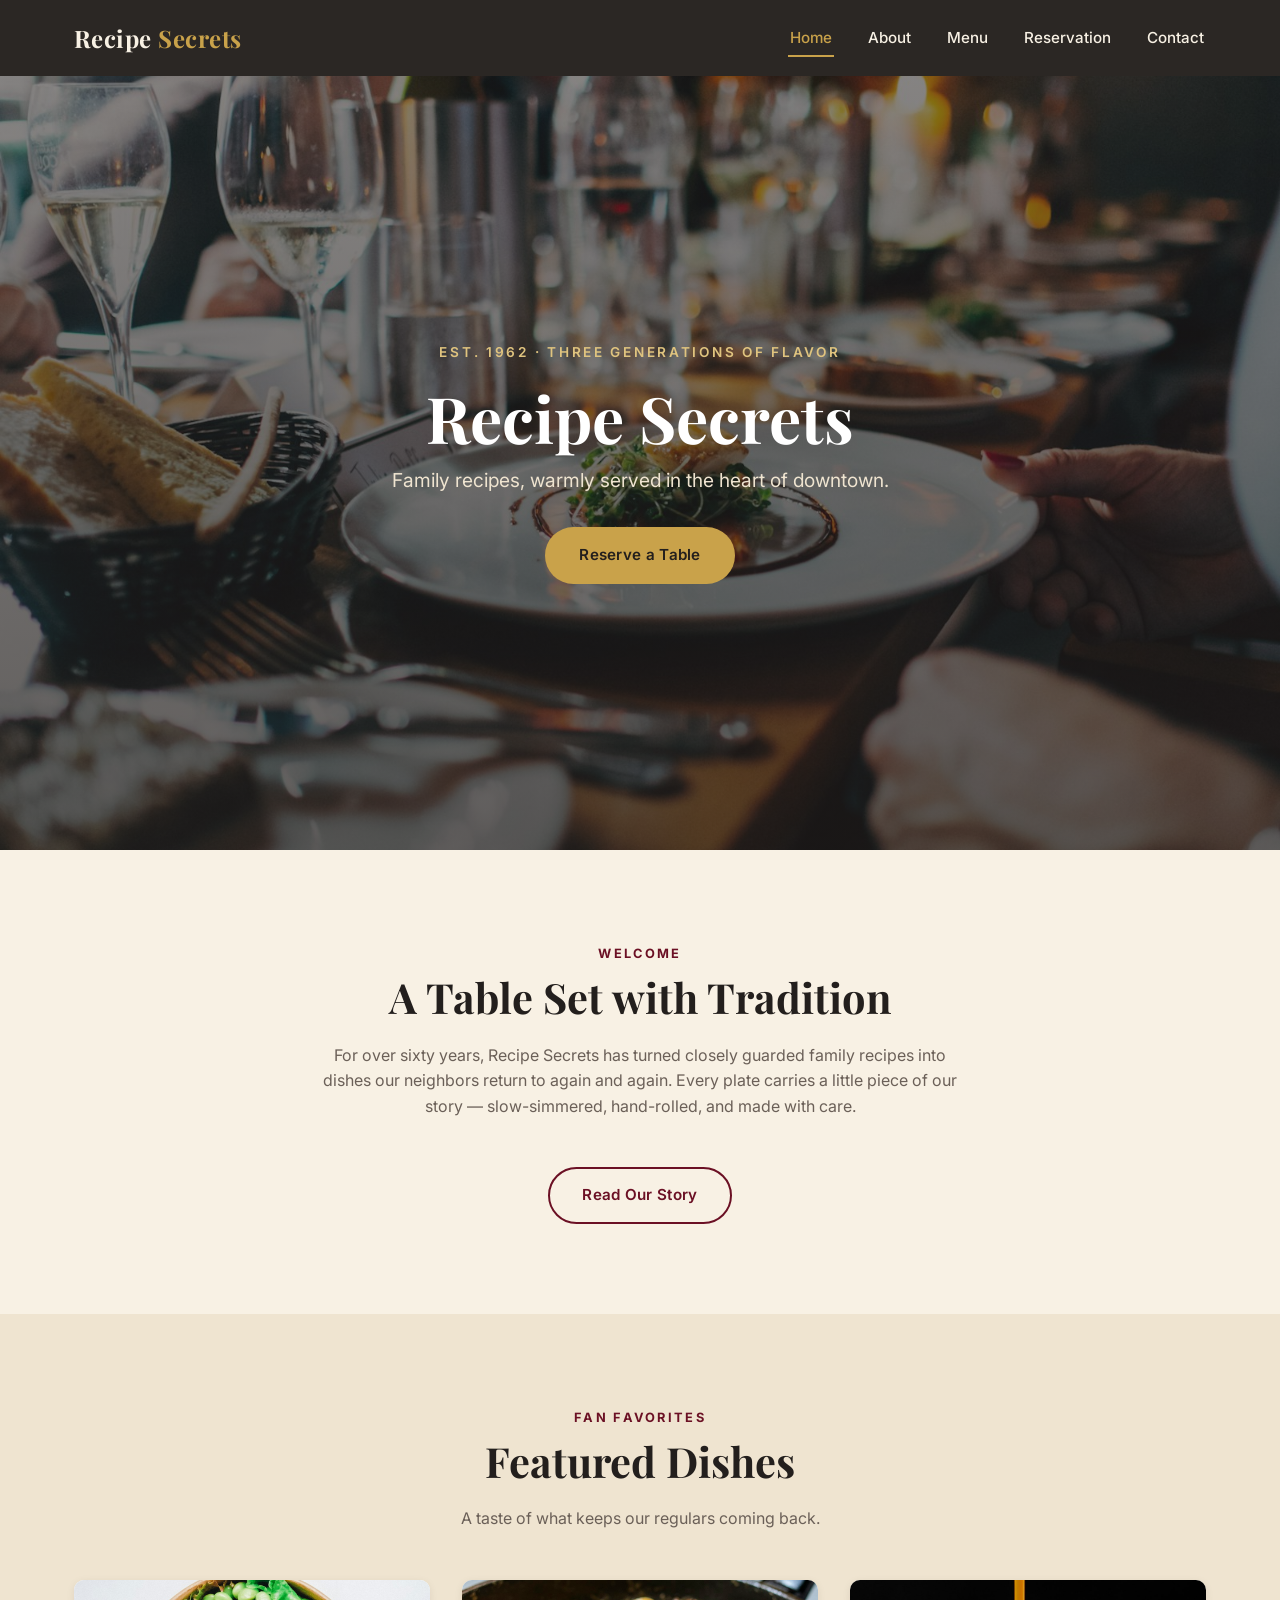
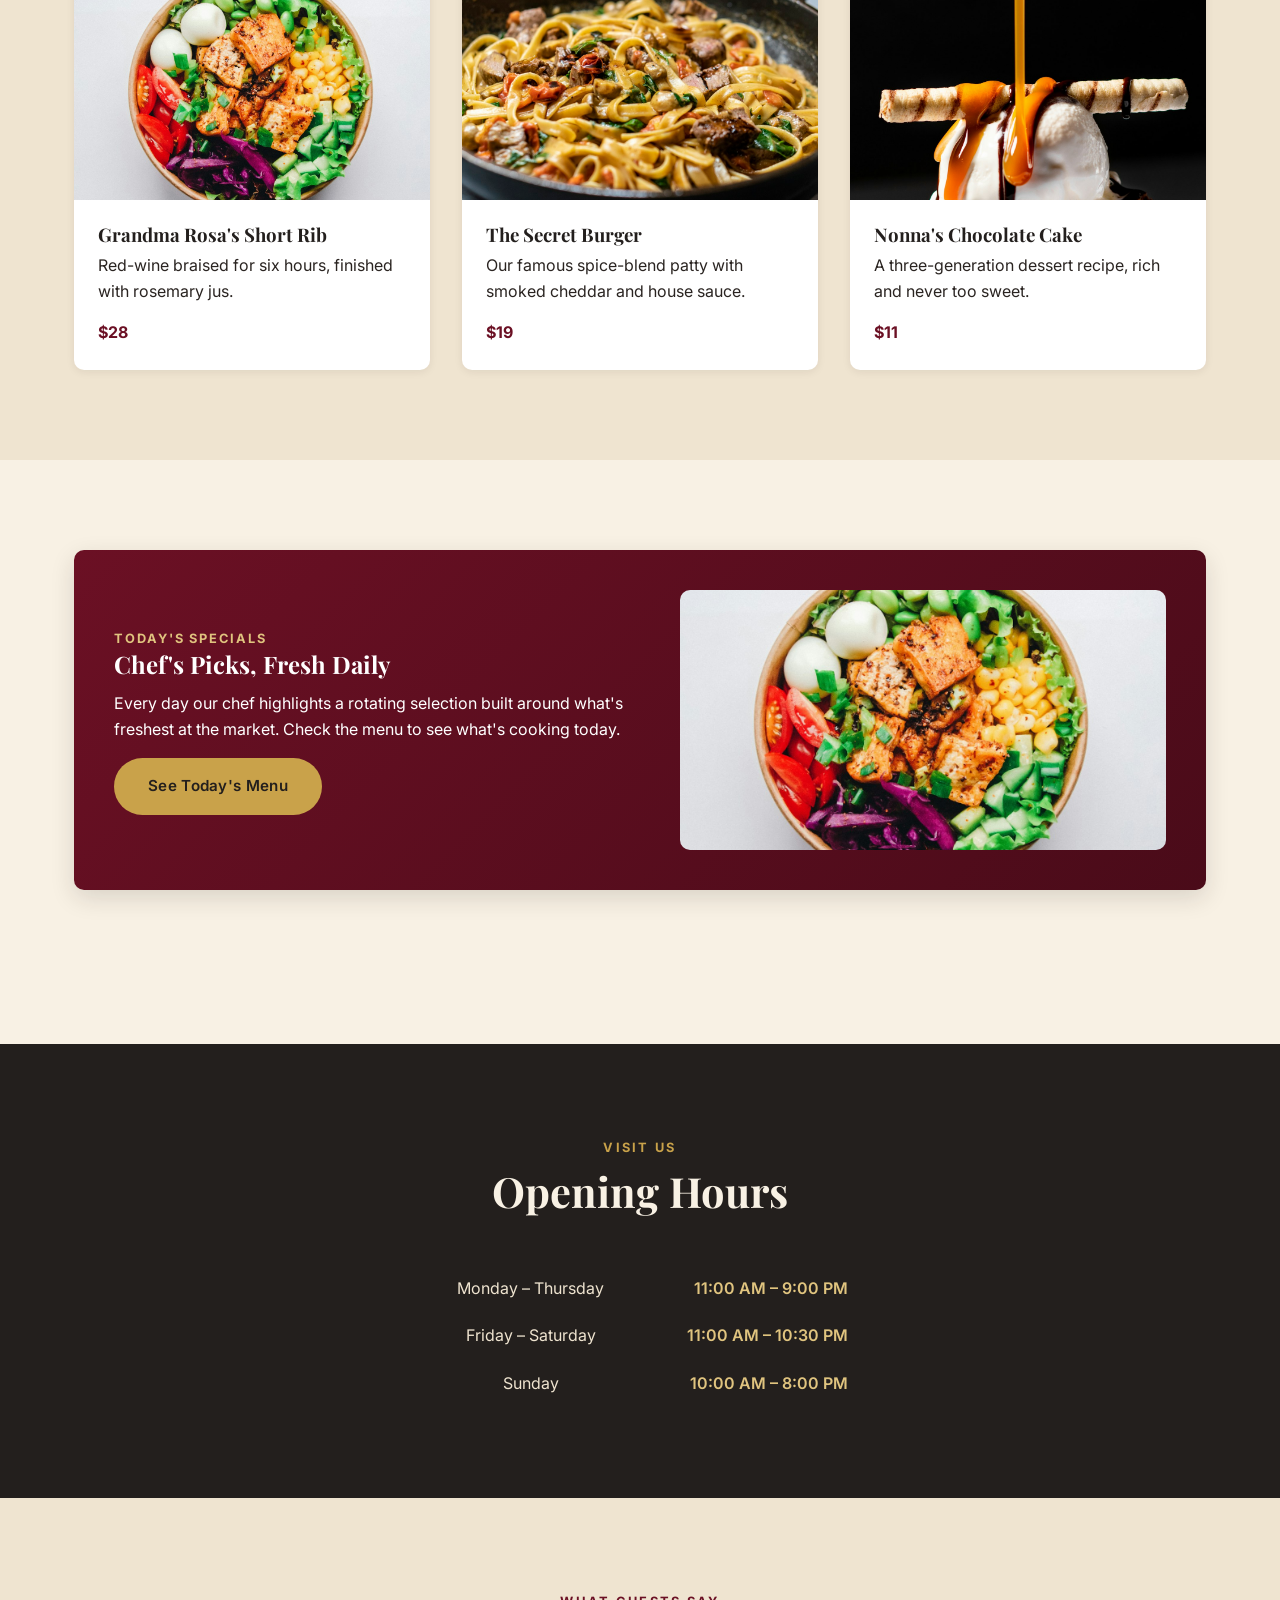
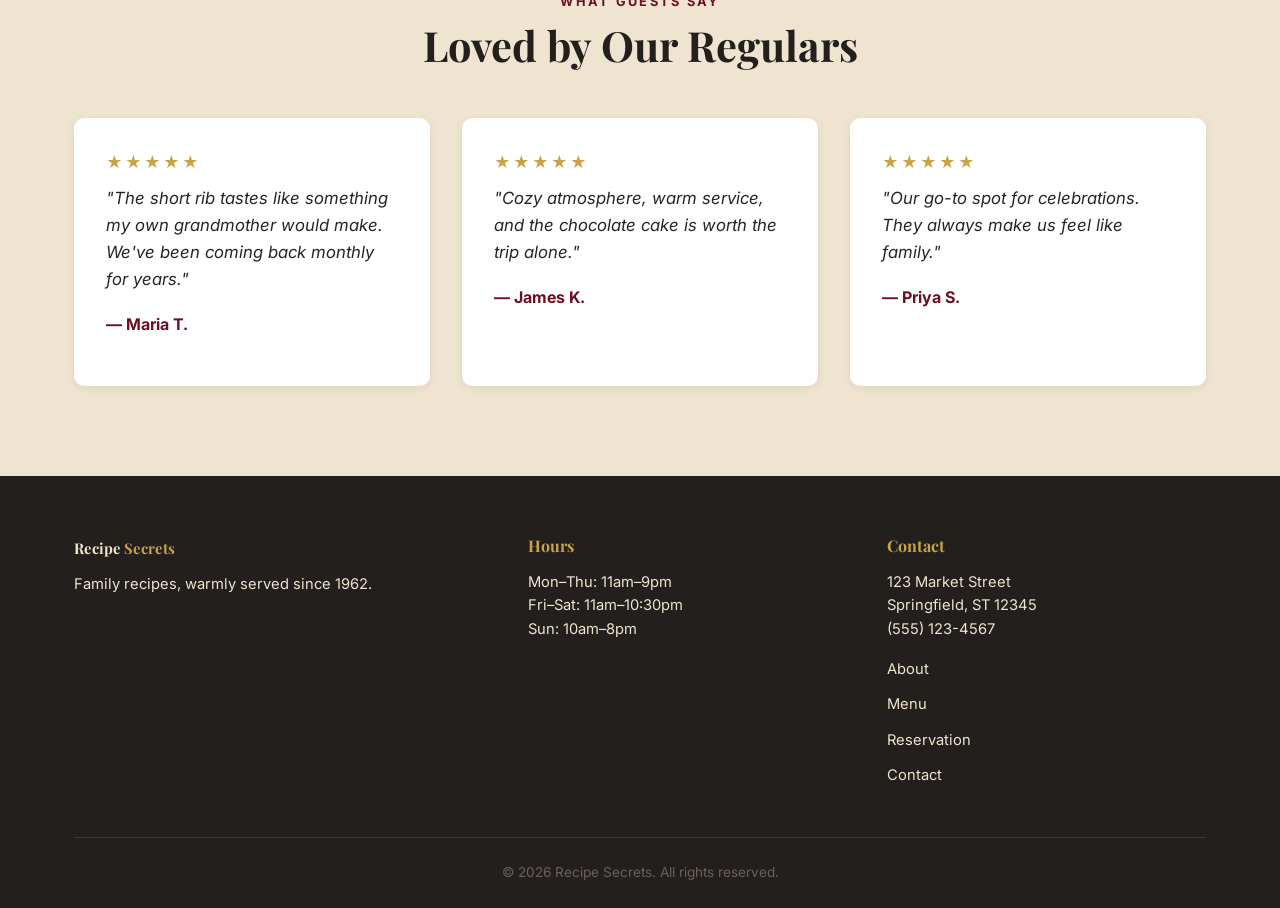
==== index.html @ 278b04b3 "Initial commit: Recipe Secrets restaurant website" ====
<!DOCTYPE html>
<html lang="en">
<head>
<meta charset="UTF-8">
<meta name="viewport" content="width=device-width, initial-scale=1.0">
<title>Recipe Secrets | Family Recipes, Warmly Served</title>
<meta name="description" content="Recipe Secrets is an upscale-casual restaurant serving three generations of family recipes. Reserve a table and taste the tradition.">
<meta property="og:title" content="Recipe Secrets | Family Recipes, Warmly Served">
<meta property="og:description" content="An upscale-casual restaurant serving three generations of family recipes. Reserve a table and taste the tradition.">
<meta property="og:type" content="website">
<meta property="og:image" content="images/hero-home.jpg">
<link rel="icon" type="image/svg+xml" href="images/favicon.svg">
<link rel="preconnect" href="https://fonts.googleapis.com">
<link rel="preconnect" href="https://fonts.gstatic.com" crossorigin>
<link href="https://fonts.googleapis.com/css2?family=Playfair+Display:wght@600;700&family=Inter:wght@400;500;600;700&display=swap" rel="stylesheet">
<link rel="stylesheet" href="css/styles.css">
</head>
<body>
<a class="skip-link" href="#main">Skip to content</a>

<header class="site-header">
  <nav class="navbar container" aria-label="Primary">
    <a href="index.html" class="logo">Recipe <span>Secrets</span></a>
    <button class="nav-toggle" aria-expanded="false" aria-controls="nav-links" aria-label="Toggle navigation menu">
      <span></span><span></span><span></span>
    </button>
    <ul class="nav-links" id="nav-links">
      <li><a href="index.html" aria-current="page">Home</a></li>
      <li><a href="about.html">About</a></li>
      <li><a href="menu.html">Menu</a></li>
      <li><a href="reservation.html">Reservation</a></li>
      <li><a href="contact.html">Contact</a></li>
    </ul>
  </nav>
</header>

<main id="main">

  <!-- Hero -->
  <section class="hero" style="background-image: url('images/hero-home.jpg');">
    <div class="hero-content">
      <span class="eyebrow">Est. 1962 &middot; Three Generations of Flavor</span>
      <h1>Recipe Secrets</h1>
      <p class="tagline">Family recipes, warmly served in the heart of downtown.</p>
      <a href="reservation.html" class="btn btn-primary">Reserve a Table</a>
    </div>
  </section>

  <!-- Intro -->
  <section>
    <div class="container text-center">
      <div class="section-head fade-in">
        <span class="eyebrow">Welcome</span>
        <h2>A Table Set with Tradition</h2>
        <p>For over sixty years, Recipe Secrets has turned closely guarded family recipes into dishes our neighbors return to again and again. Every plate carries a little piece of our story — slow-simmered, hand-rolled, and made with care.</p>
      </div>
      <a href="about.html" class="btn btn-outline" style="color:var(--color-burgundy); border-color:var(--color-burgundy);">Read Our Story</a>
    </div>
  </section>

  <!-- Featured dishes -->
  <section class="section-alt">
    <div class="container">
      <div class="section-head fade-in">
        <span class="eyebrow">Fan Favorites</span>
        <h2>Featured Dishes</h2>
        <p>A taste of what keeps our regulars coming back.</p>
      </div>
      <div class="grid grid-3">
        <article class="card fade-in">
          <img src="images/featured-dish-1.jpg" alt="Grandma Rosa's slow-braised short rib, plated with roasted root vegetables" loading="lazy" width="400" height="220">
          <div class="card-body">
            <h3>Grandma Rosa's Short Rib</h3>
            <p>Red-wine braised for six hours, finished with rosemary jus.</p>
            <span class="price">$28</span>
          </div>
        </article>
        <article class="card fade-in">
          <img src="images/featured-dish-2.jpg" alt="Signature herb-crusted burger with melted cheese on a toasted brioche bun" loading="lazy" width="400" height="220">
          <div class="card-body">
            <h3>The Secret Burger</h3>
            <p>Our famous spice-blend patty with smoked cheddar and house sauce.</p>
            <span class="price">$19</span>
          </div>
        </article>
        <article class="card fade-in">
          <img src="images/featured-dish-3.jpg" alt="Warm chocolate layer cake with a dusting of cocoa and berries" loading="lazy" width="400" height="220">
          <div class="card-body">
            <h3>Nonna's Chocolate Cake</h3>
            <p>A three-generation dessert recipe, rich and never too sweet.</p>
            <span class="price">$11</span>
          </div>
        </article>
      </div>
    </div>
  </section>

  <!-- Today's Specials teaser -->
  <section>
    <div class="container">
      <div class="specials-banner fade-in">
        <div>
          <span class="eyebrow">Today's Specials</span>
          <h2>Chef's Picks, Fresh Daily</h2>
          <p>Every day our chef highlights a rotating selection built around what's freshest at the market. Check the menu to see what's cooking today.</p>
          <a href="menu.html#specials" class="btn btn-primary">See Today's Menu</a>
        </div>
        <img src="images/specials-teaser.jpg" alt="Chef plating a seasonal special dish in the Recipe Secrets kitchen" loading="lazy" width="500" height="260">
      </div>
    </div>
  </section>

  <!-- Opening hours -->
  <section class="section-dark">
    <div class="container text-center">
      <div class="section-head fade-in">
        <span class="eyebrow">Visit Us</span>
        <h2>Opening Hours</h2>
      </div>
      <table class="hours-table fade-in">
        <tr><td>Monday &ndash; Thursday</td><td>11:00 AM &ndash; 9:00 PM</td></tr>
        <tr><td>Friday &ndash; Saturday</td><td>11:00 AM &ndash; 10:30 PM</td></tr>
        <tr><td>Sunday</td><td>10:00 AM &ndash; 8:00 PM</td></tr>
      </table>
    </div>
  </section>

  <!-- Testimonials -->
  <section class="section-alt">
    <div class="container">
      <div class="section-head fade-in">
        <span class="eyebrow">What Guests Say</span>
        <h2>Loved by Our Regulars</h2>
      </div>
      <div class="grid grid-3">
        <div class="testimonial fade-in">
          <div class="stars" aria-label="5 out of 5 stars">★★★★★</div>
          <p class="quote">"The short rib tastes like something my own grandmother would make. We've been coming back monthly for years."</p>
          <p class="author">— Maria T.</p>
        </div>
        <div class="testimonial fade-in">
          <div class="stars" aria-label="5 out of 5 stars">★★★★★</div>
          <p class="quote">"Cozy atmosphere, warm service, and the chocolate cake is worth the trip alone."</p>
          <p class="author">— James K.</p>
        </div>
        <div class="testimonial fade-in">
          <div class="stars" aria-label="5 out of 5 stars">★★★★★</div>
          <p class="quote">"Our go-to spot for celebrations. They always make us feel like family."</p>
          <p class="author">— Priya S.</p>
        </div>
      </div>
    </div>
  </section>

</main>

<footer class="site-footer">
  <div class="container">
    <div class="footer-grid">
      <div>
        <a href="index.html" class="logo">Recipe <span style="color:var(--color-gold);">Secrets</span></a>
        <p>Family recipes, warmly served since 1962.</p>
      </div>
      <div>
        <h4>Hours</h4>
        <p>Mon&ndash;Thu: 11am&ndash;9pm<br>Fri&ndash;Sat: 11am&ndash;10:30pm<br>Sun: 10am&ndash;8pm</p>
      </div>
      <div>
        <h4>Contact</h4>
        <p>123 Market Street<br>Springfield, ST 12345<br>(555) 123-4567</p>
        <ul>
          <li><a href="about.html">About</a></li>
          <li><a href="menu.html">Menu</a></li>
          <li><a href="reservation.html">Reservation</a></li>
          <li><a href="contact.html">Contact</a></li>
        </ul>
      </div>
    </div>
    <div class="footer-bottom">
      &copy; 2026 Recipe Secrets. All rights reserved.
    </div>
  </div>
</footer>

<script src="js/main.js"></script>
</body>
</html>
---- css/styles.css ----
/* ============================================================
   Recipe Secrets — shared stylesheet
   Palette: deep burgundy + charcoal, warm cream + gold accents
   Fonts: Playfair Display (headings) / Inter (body)
   ============================================================ */

:root {
  --color-burgundy: #6b1024;
  --color-burgundy-dark: #4a0b19;
  --color-charcoal: #231f1d;
  --color-cream: #f8f1e4;
  --color-cream-dark: #efe4d0;
  --color-gold: #c9a24a;
  --color-gold-light: #e0c47f;
  --color-white: #ffffff;
  --color-text: #2a2421;
  --color-text-light: #6b6058;

  --font-heading: "Playfair Display", Georgia, "Times New Roman", serif;
  --font-body: "Inter", -apple-system, BlinkMacSystemFont, "Segoe UI", sans-serif;

  --radius: 10px;
  --shadow-sm: 0 2px 8px rgba(35, 31, 29, 0.08);
  --shadow-md: 0 8px 24px rgba(35, 31, 29, 0.14);
  --transition: 0.25s ease;
  --header-height: 76px;
}

/* ---------- Reset ---------- */
*, *::before, *::after { box-sizing: border-box; }
html { scroll-behavior: smooth; }
body {
  margin: 0;
  font-family: var(--font-body);
  color: var(--color-text);
  background: var(--color-cream);
  line-height: 1.6;
  -webkit-font-smoothing: antialiased;
}
img { max-width: 100%; display: block; }
a { color: inherit; text-decoration: none; }
ul { list-style: none; margin: 0; padding: 0; }
h1, h2, h3, h4 {
  font-family: var(--font-heading);
  color: var(--color-charcoal);
  line-height: 1.2;
  margin: 0 0 0.5em;
}
p { margin: 0 0 1em; }
.container {
  width: 100%;
  max-width: 1180px;
  margin: 0 auto;
  padding: 0 24px;
}

/* Visible focus states for accessibility */
a:focus-visible,
button:focus-visible,
input:focus-visible,
textarea:focus-visible,
select:focus-visible {
  outline: 3px solid var(--color-gold);
  outline-offset: 2px;
}

.skip-link {
  position: absolute;
  left: -999px;
  top: 0;
  background: var(--color-gold);
  color: var(--color-charcoal);
  padding: 12px 20px;
  z-index: 2000;
  border-radius: 0 0 8px 0;
  font-weight: 600;
}
.skip-link:focus {
  left: 0;
}

/* ---------- Buttons ---------- */
.btn {
  display: inline-block;
  padding: 14px 32px;
  border-radius: 999px;
  font-family: var(--font-body);
  font-weight: 600;
  font-size: 0.95rem;
  letter-spacing: 0.02em;
  cursor: pointer;
  border: 2px solid transparent;
  transition: transform var(--transition), box-shadow var(--transition), background var(--transition), color var(--transition);
}
.btn-primary {
  background: var(--color-gold);
  color: var(--color-charcoal);
}
.btn-primary:hover, .btn-primary:focus-visible {
  background: var(--color-gold-light);
  transform: translateY(-2px);
  box-shadow: var(--shadow-md);
}
.btn-outline {
  background: transparent;
  color: var(--color-cream);
  border-color: var(--color-cream);
}
.btn-outline:hover, .btn-outline:focus-visible {
  background: var(--color-cream);
  color: var(--color-charcoal);
}

/* ---------- Header / Nav ---------- */
.site-header {
  position: sticky;
  top: 0;
  z-index: 1000;
  background: rgba(35, 31, 29, 0.96);
  backdrop-filter: blur(6px);
  height: var(--header-height);
}
.navbar {
  height: var(--header-height);
  display: flex;
  align-items: center;
  justify-content: space-between;
}
.logo {
  font-family: var(--font-heading);
  font-size: 1.5rem;
  color: var(--color-cream);
  font-weight: 700;
  letter-spacing: 0.02em;
}
.logo span { color: var(--color-gold); }

.nav-links {
  display: flex;
  gap: 2rem;
}
.nav-links a {
  color: var(--color-cream);
  font-weight: 500;
  font-size: 0.95rem;
  padding: 8px 2px;
  border-bottom: 2px solid transparent;
  transition: color var(--transition), border-color var(--transition);
}
.nav-links a:hover, .nav-links a:focus-visible {
  color: var(--color-gold-light);
}
.nav-links a[aria-current="page"] {
  color: var(--color-gold);
  border-bottom-color: var(--color-gold);
}

.nav-toggle {
  display: none;
  background: none;
  border: none;
  cursor: pointer;
  padding: 8px;
  width: 44px;
  height: 44px;
  flex-direction: column;
  justify-content: center;
  align-items: center;
  gap: 5px;
}
.nav-toggle span {
  display: block;
  width: 26px;
  height: 2px;
  background: var(--color-cream);
  transition: transform var(--transition), opacity var(--transition);
}
.nav-toggle[aria-expanded="true"] span:nth-child(1) { transform: translateY(7px) rotate(45deg); }
.nav-toggle[aria-expanded="true"] span:nth-child(2) { opacity: 0; }
.nav-toggle[aria-expanded="true"] span:nth-child(3) { transform: translateY(-7px) rotate(-45deg); }

@media (max-width: 860px) {
  .nav-toggle { display: flex; }
  .nav-links {
    position: absolute;
    top: var(--header-height);
    left: 0;
    right: 0;
    background: var(--color-charcoal);
    flex-direction: column;
    gap: 0;
    max-height: 0;
    overflow: hidden;
    transition: max-height var(--transition);
  }
  .nav-links.open { max-height: 400px; }
  .nav-links a {
    padding: 16px 24px;
    width: 100%;
    border-bottom: 1px solid rgba(248, 241, 228, 0.08);
  }
}

/* ---------- Hero ---------- */
.hero {
  position: relative;
  min-height: 86vh;
  display: flex;
  align-items: center;
  justify-content: center;
  text-align: center;
  color: var(--color-white);
  background-size: cover;
  background-position: center;
  overflow: hidden;
}
.hero::before {
  content: "";
  position: absolute;
  inset: 0;
  background: linear-gradient(180deg, rgba(35,31,29,0.55) 0%, rgba(35,31,29,0.72) 100%);
}
.hero-content {
  position: relative;
  z-index: 1;
  max-width: 720px;
  padding: 0 24px;
}
.hero-content .eyebrow {
  text-transform: uppercase;
  letter-spacing: 0.2em;
  color: var(--color-gold-light);
  font-size: 0.85rem;
  font-weight: 600;
  margin-bottom: 1rem;
  display: block;
}
.hero-content h1 {
  color: var(--color-white);
  font-size: clamp(2.4rem, 6vw, 4rem);
  margin-bottom: 0.5rem;
}
.hero-content .tagline {
  font-size: 1.2rem;
  color: var(--color-cream-dark);
  margin-bottom: 2rem;
}

.page-hero {
  position: relative;
  padding: 160px 0 80px;
  text-align: center;
  color: var(--color-white);
  background-size: cover;
  background-position: center;
}
.page-hero::before {
  content: "";
  position: absolute;
  inset: 0;
  background: linear-gradient(180deg, rgba(35,31,29,0.7) 0%, rgba(35,31,29,0.82) 100%);
}
.page-hero .container { position: relative; z-index: 1; }
.page-hero h1 { color: var(--color-white); font-size: clamp(2.2rem, 5vw, 3.2rem); }
.page-hero p { color: var(--color-cream-dark); font-size: 1.1rem; max-width: 600px; margin: 0.5rem auto 0; }

/* ---------- Sections ---------- */
section { padding: 90px 0; }
.section-alt { background: var(--color-cream-dark); }
.section-dark {
  background: var(--color-charcoal);
  color: var(--color-cream-dark);
}
.section-dark h2, .section-dark h3 { color: var(--color-cream); }

.section-head {
  text-align: center;
  max-width: 640px;
  margin: 0 auto 3rem;
}
.section-head .eyebrow {
  text-transform: uppercase;
  letter-spacing: 0.18em;
  color: var(--color-burgundy);
  font-weight: 700;
  font-size: 0.8rem;
}
.section-dark .section-head .eyebrow,
.section-burgundy .section-head .eyebrow { color: var(--color-gold); }
.section-head h2 { font-size: clamp(1.8rem, 4vw, 2.6rem); margin-top: 0.4rem; }
.section-head p { color: var(--color-text-light); }
.section-dark .section-head p { color: var(--color-cream-dark); }

/* ---------- Cards / Grids ---------- */
.grid {
  display: grid;
  gap: 2rem;
}
.grid-3 { grid-template-columns: repeat(3, 1fr); }
.grid-2 { grid-template-columns: repeat(2, 1fr); }
.grid-4 { grid-template-columns: repeat(4, 1fr); }

@media (max-width: 960px) {
  .grid-3, .grid-4 { grid-template-columns: repeat(2, 1fr); }
}
@media (max-width: 640px) {
  .grid-2, .grid-3, .grid-4 { grid-template-columns: 1fr; }
}

.card {
  background: var(--color-white);
  border-radius: var(--radius);
  overflow: hidden;
  box-shadow: var(--shadow-sm);
  transition: transform var(--transition), box-shadow var(--transition);
}
.card:hover { transform: translateY(-6px); box-shadow: var(--shadow-md); }
.card img { width: 100%; height: 220px; object-fit: cover; }
.card-body { padding: 1.5rem; }
.card-body h3 { margin-bottom: 0.4rem; }
.card-body .price { color: var(--color-burgundy); font-weight: 700; }

/* ---------- Testimonials ---------- */
.testimonial {
  background: var(--color-white);
  border-radius: var(--radius);
  padding: 2rem;
  box-shadow: var(--shadow-sm);
  position: relative;
}
.testimonial p.quote {
  font-style: italic;
  font-size: 1.05rem;
  margin-bottom: 1.2rem;
}
.testimonial .author {
  font-weight: 700;
  color: var(--color-burgundy);
}
.stars { color: var(--color-gold); letter-spacing: 2px; margin-bottom: 0.6rem; }

/* ---------- Hours / Info blocks ---------- */
.hours-table { width: 100%; max-width: 420px; margin: 0 auto; }
.hours-table tr { border-bottom: 1px solid rgba(255,255,255,0.12); }
.hours-table td { padding: 10px 0; }
.hours-table td:last-child { text-align: right; color: var(--color-gold-light); font-weight: 600; }

/* ---------- Menu page ---------- */
.menu-tabs {
  display: flex;
  flex-wrap: wrap;
  justify-content: center;
  gap: 0.75rem;
  margin-bottom: 3rem;
}
.menu-tab {
  background: var(--color-white);
  border: 2px solid var(--color-cream-dark);
  color: var(--color-text);
  padding: 10px 24px;
  border-radius: 999px;
  font-weight: 600;
  cursor: pointer;
  transition: all var(--transition);
}
.menu-tab:hover { border-color: var(--color-gold); }
.menu-tab[aria-selected="true"] {
  background: var(--color-burgundy);
  border-color: var(--color-burgundy);
  color: var(--color-white);
}

.specials-banner {
  background: linear-gradient(135deg, var(--color-burgundy) 0%, var(--color-burgundy-dark) 100%);
  color: var(--color-white);
  border-radius: var(--radius);
  padding: 2.5rem;
  margin-bottom: 4rem;
  display: grid;
  grid-template-columns: 1.1fr 1fr;
  gap: 2rem;
  align-items: center;
  box-shadow: var(--shadow-md);
}
.specials-banner img { border-radius: var(--radius); height: 260px; object-fit: cover; }
.specials-banner .eyebrow { color: var(--color-gold-light); text-transform: uppercase; letter-spacing: 0.15em; font-weight: 700; font-size: 0.8rem; }
.specials-banner h2 { color: var(--color-white); }
@media (max-width: 760px) {
  .specials-banner { grid-template-columns: 1fr; }
  .specials-banner img { height: 200px; }
}

.menu-category { margin-bottom: 4rem; }
.menu-category h3 {
  font-size: 1.8rem;
  border-bottom: 2px solid var(--color-gold);
  padding-bottom: 0.6rem;
  margin-bottom: 2rem;
}
.menu-item {
  display: grid;
  grid-template-columns: 110px 1fr auto;
  gap: 1.25rem;
  align-items: center;
  padding: 1.25rem 0;
  border-bottom: 1px solid var(--color-cream-dark);
}
.menu-item img {
  width: 110px;
  height: 90px;
  object-fit: cover;
  border-radius: 8px;
}
.menu-item-name { display: flex; align-items: center; gap: 0.5rem; flex-wrap: wrap; }
.menu-item-name h4 { margin: 0; font-size: 1.1rem; }
.menu-item .desc { color: var(--color-text-light); font-size: 0.92rem; margin: 0.25rem 0 0; }
.menu-item .price {
  color: var(--color-burgundy);
  font-weight: 700;
  font-size: 1.05rem;
  white-space: nowrap;
}
.diet-icon {
  display: inline-flex;
  align-items: center;
  justify-content: center;
  width: 22px;
  height: 22px;
  border-radius: 50%;
  font-size: 0.75rem;
  font-weight: 700;
}
.diet-v { background: #e4f3e4; color: #2e7d32; }
.diet-gf { background: #f3ecd9; color: #8a6d1d; }
.diet-spicy { background: #fde3e0; color: #c62828; }

@media (max-width: 640px) {
  .menu-item { grid-template-columns: 70px 1fr; }
  .menu-item .price { grid-column: 2; }
  .menu-item img { width: 70px; height: 70px; }
}

/* ---------- About page ---------- */
.story-grid {
  display: grid;
  grid-template-columns: 1fr 1fr;
  gap: 3rem;
  align-items: center;
}
@media (max-width: 860px) { .story-grid { grid-template-columns: 1fr; } }
.story-grid img { border-radius: var(--radius); box-shadow: var(--shadow-md); }

.team-card { text-align: center; }
.team-card img {
  width: 100%;
  height: 260px;
  object-fit: cover;
  border-radius: var(--radius);
  margin-bottom: 1rem;
}
.team-card h3 { margin-bottom: 0.2rem; }
.team-card .role { color: var(--color-burgundy); font-weight: 600; font-size: 0.9rem; margin-bottom: 0.6rem; }

.value-card {
  text-align: center;
  padding: 2rem 1.5rem;
}
.value-card .icon {
  font-size: 2.2rem;
  margin-bottom: 1rem;
}

.gallery-grid {
  display: grid;
  grid-template-columns: repeat(3, 1fr);
  gap: 1rem;
}
.gallery-grid img {
  width: 100%;
  height: 220px;
  object-fit: cover;
  border-radius: 8px;
  transition: transform var(--transition);
}
.gallery-grid a:hover img, .gallery-grid a:focus-visible img { transform: scale(1.04); }
@media (max-width: 760px) { .gallery-grid { grid-template-columns: repeat(2, 1fr); } }
@media (max-width: 480px) { .gallery-grid { grid-template-columns: 1fr; } }

/* ---------- Reservation form ---------- */
.form-wrap {
  max-width: 680px;
  margin: 0 auto;
  background: var(--color-white);
  border-radius: var(--radius);
  padding: 2.5rem;
  box-shadow: var(--shadow-md);
}
.form-row { display: grid; grid-template-columns: 1fr 1fr; gap: 1.25rem; }
@media (max-width: 600px) { .form-row { grid-template-columns: 1fr; } }
.field { margin-bottom: 1.4rem; }
.field label {
  display: block;
  font-weight: 600;
  margin-bottom: 0.4rem;
  font-size: 0.92rem;
}
.field .required { color: var(--color-burgundy); }
.field input,
.field select,
.field textarea {
  width: 100%;
  padding: 12px 14px;
  border: 1.5px solid var(--color-cream-dark);
  border-radius: 8px;
  font-family: var(--font-body);
  font-size: 1rem;
  background: var(--color-cream);
  color: var(--color-text);
  transition: border-color var(--transition);
}
.field input:focus,
.field select:focus,
.field textarea:focus { border-color: var(--color-burgundy); }
.field textarea { resize: vertical; min-height: 110px; }
.field .error-msg {
  color: #c62828;
  font-size: 0.85rem;
  margin-top: 0.35rem;
  display: none;
}
.field.invalid input,
.field.invalid select,
.field.invalid textarea { border-color: #c62828; }
.field.invalid .error-msg { display: block; }

.form-note {
  background: var(--color-cream-dark);
  border-left: 4px solid var(--color-gold);
  padding: 1rem 1.25rem;
  border-radius: 6px;
  font-size: 0.9rem;
  margin-bottom: 2rem;
}
.confirmation {
  display: none;
  text-align: center;
  background: #eaf6ec;
  border: 1px solid #bfe3c4;
  color: #255c2c;
  padding: 2rem;
  border-radius: var(--radius);
  margin-top: 1.5rem;
}
.confirmation.show { display: block; }
.confirmation h3 { color: #255c2c; }

/* ---------- Contact page ---------- */
.contact-grid {
  display: grid;
  grid-template-columns: 1fr 1.3fr;
  gap: 2.5rem;
}
@media (max-width: 860px) { .contact-grid { grid-template-columns: 1fr; } }
.contact-info-card {
  background: var(--color-white);
  border-radius: var(--radius);
  padding: 2rem;
  box-shadow: var(--shadow-sm);
}
.contact-info-card h3 { font-size: 1.1rem; margin-bottom: 0.3rem; }
.contact-info-card .block { margin-bottom: 1.6rem; }
.contact-info-card .block:last-child { margin-bottom: 0; }
.map-frame {
  width: 100%;
  height: 100%;
  min-height: 360px;
  border: 0;
  border-radius: var(--radius);
  box-shadow: var(--shadow-sm);
}
.social-links { display: flex; gap: 1rem; margin-top: 1rem; }
.social-links a {
  width: 42px;
  height: 42px;
  border-radius: 50%;
  background: var(--color-burgundy);
  color: var(--color-white);
  display: flex;
  align-items: center;
  justify-content: center;
  font-weight: 700;
  transition: background var(--transition), transform var(--transition);
}
.social-links a:hover, .social-links a:focus-visible { background: var(--color-gold); color: var(--color-charcoal); transform: translateY(-3px); }

/* ---------- Footer ---------- */
.site-footer {
  background: var(--color-charcoal);
  color: var(--color-cream-dark);
  padding: 60px 0 24px;
}
.footer-grid {
  display: grid;
  grid-template-columns: 1.3fr 1fr 1fr;
  gap: 2.5rem;
  margin-bottom: 2.5rem;
}
@media (max-width: 760px) { .footer-grid { grid-template-columns: 1fr; } }
.footer-grid h4 { color: var(--color-gold); font-size: 1rem; margin-bottom: 1rem; }
.footer-grid .logo { margin-bottom: 0.8rem; display: inline-block; }
.footer-grid p, .footer-grid a { color: var(--color-cream-dark); font-size: 0.92rem; }
.footer-grid ul li { margin-bottom: 0.6rem; }
.footer-grid a:hover, .footer-grid a:focus-visible { color: var(--color-gold-light); }
.footer-bottom {
  border-top: 1px solid rgba(248, 241, 228, 0.12);
  padding-top: 1.5rem;
  text-align: center;
  font-size: 0.85rem;
  color: var(--color-text-light);
}

/* ---------- Scroll fade-in animation ---------- */
.fade-in {
  opacity: 0;
  transform: translateY(24px);
  transition: opacity 0.7s ease, transform 0.7s ease;
}
.fade-in.in-view {
  opacity: 1;
  transform: translateY(0);
}
@media (prefers-reduced-motion: reduce) {
  html { scroll-behavior: auto; }
  .fade-in {
    opacity: 1;
    transform: none;
    transition: none;
  }
  .card:hover, .gallery-grid a:hover img, .btn-primary:hover {
    transform: none;
  }
}

/* ---------- Utility ---------- */
.text-center { text-align: center; }
.mt-2 { margin-top: 2rem; }
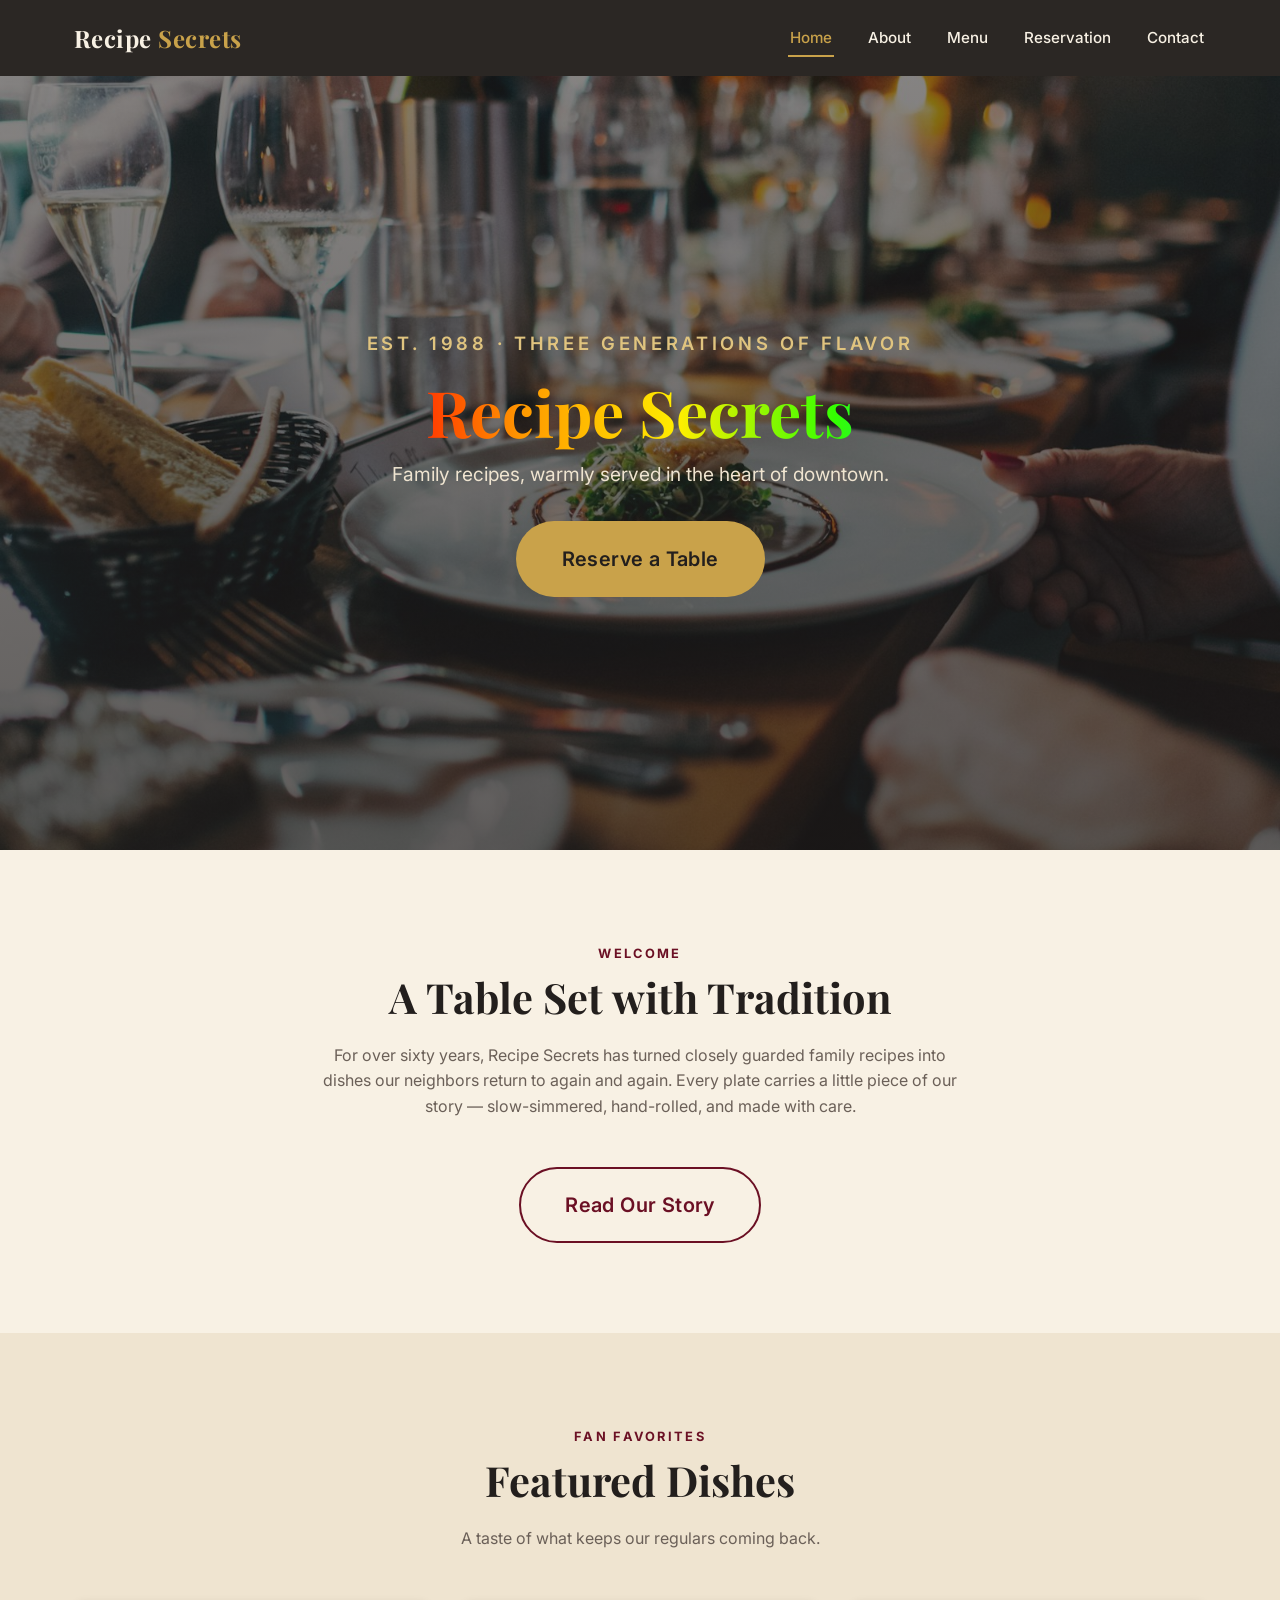
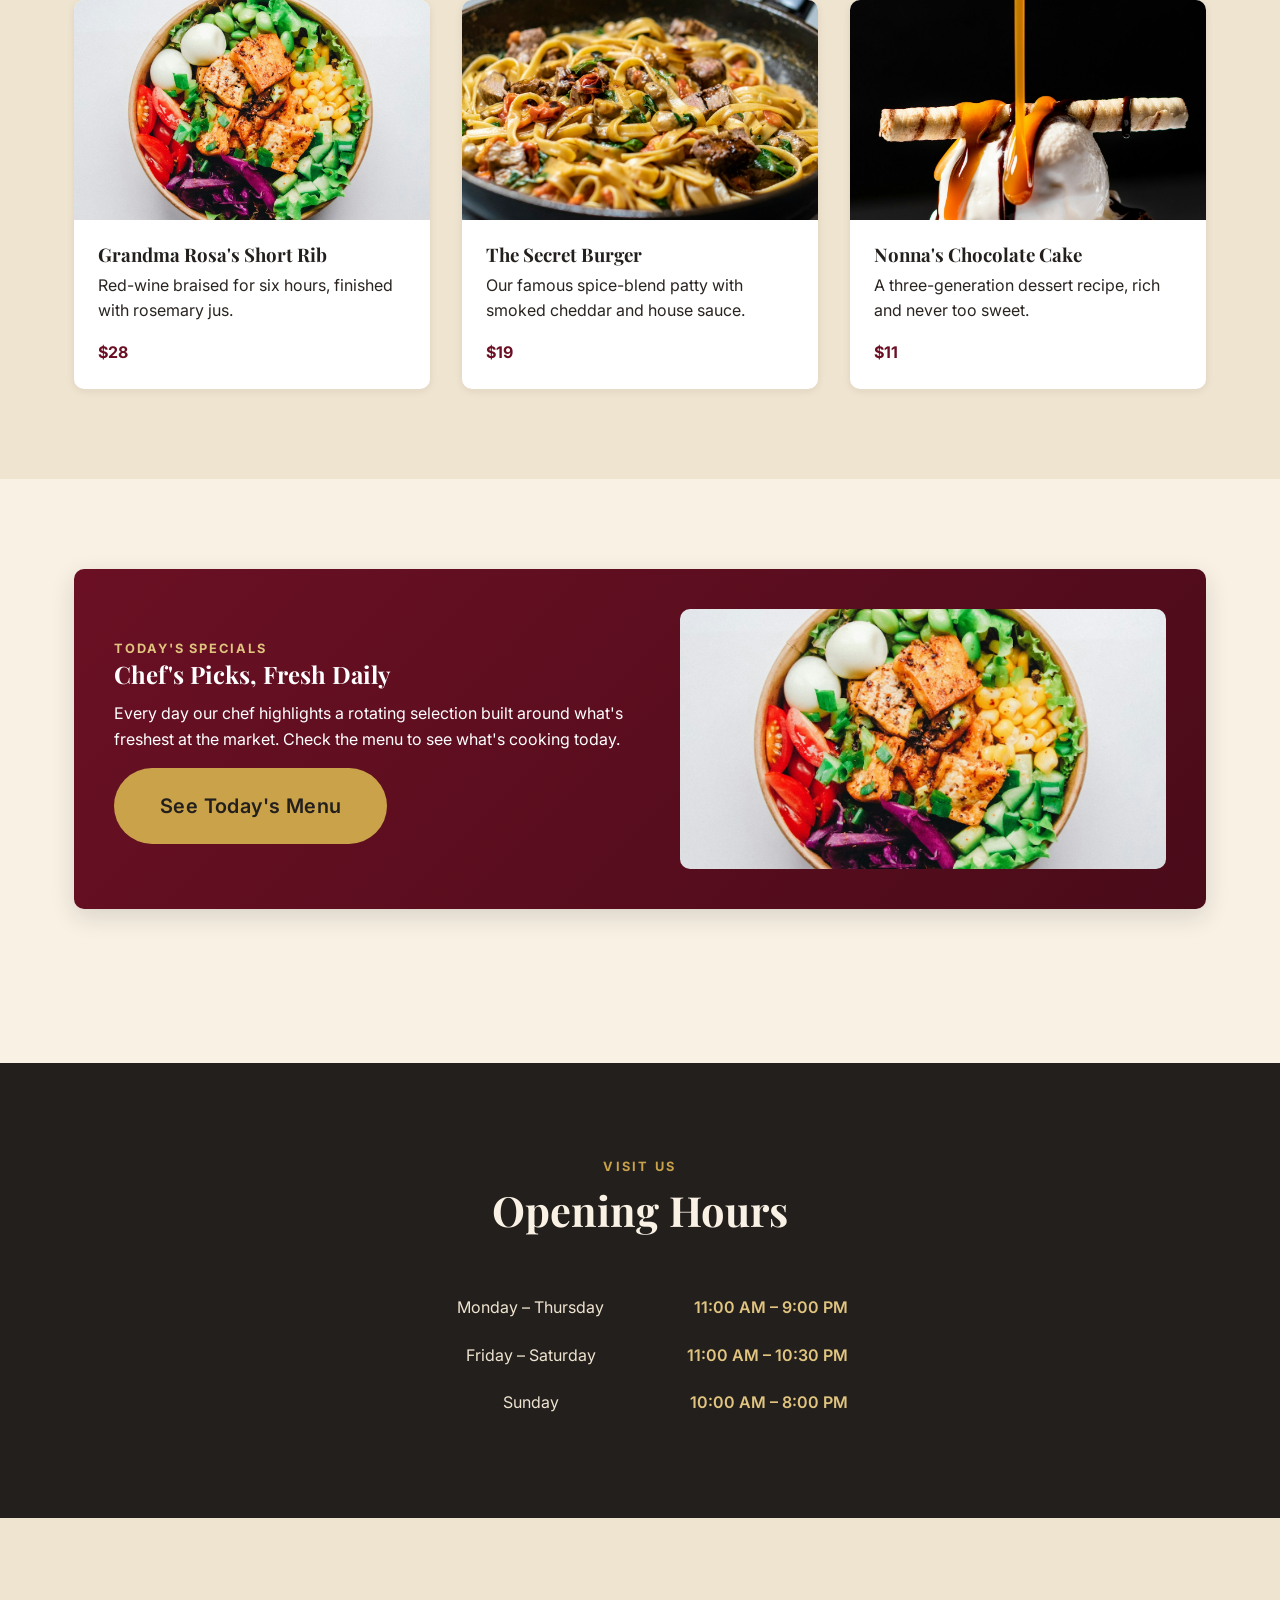
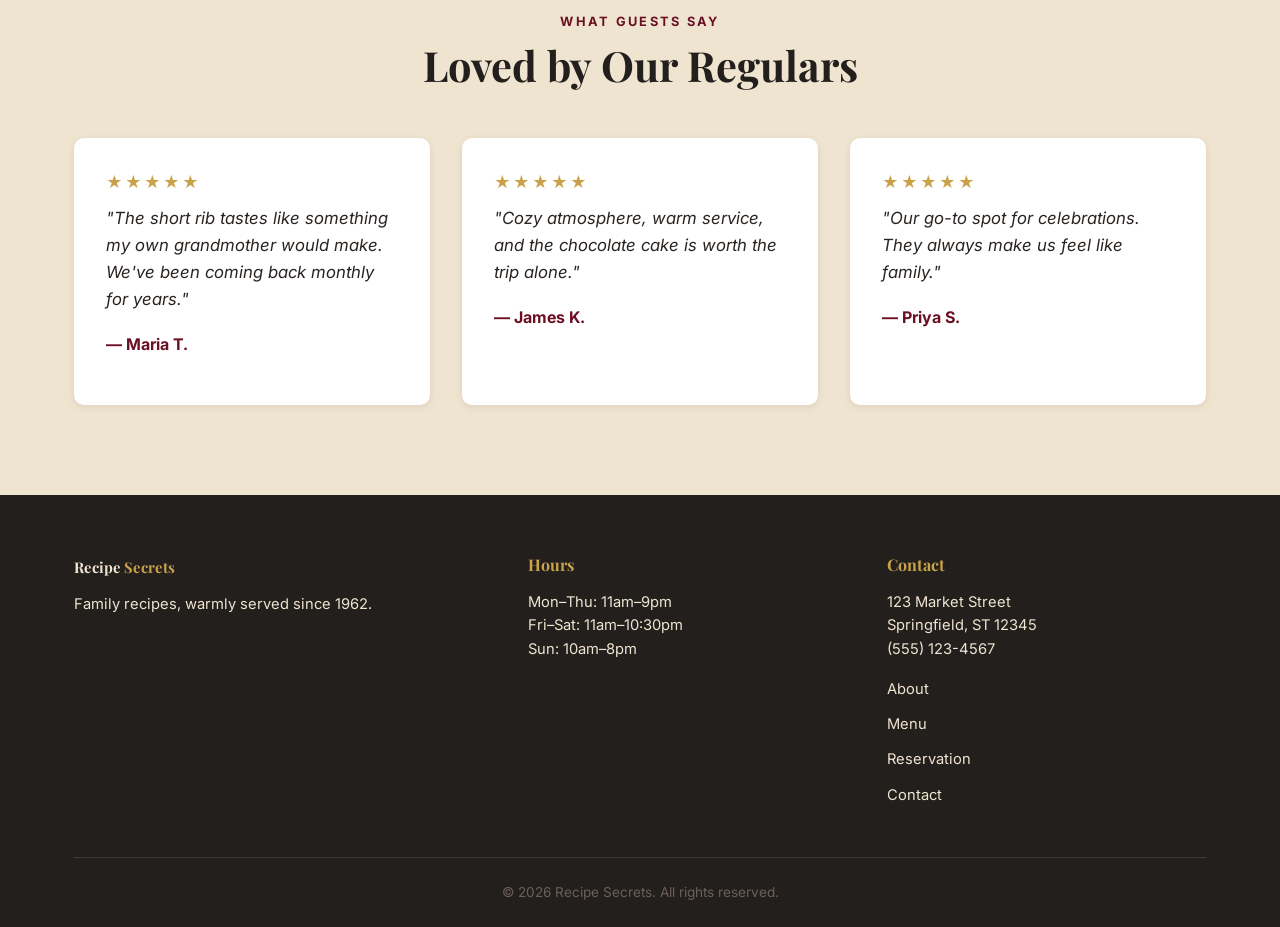
==== commit c7cd71f3: "Update hero founding date to 1988, enlarge eyebrow text, and increase button size with bold hover hi" ====
--- a/index.html
+++ b/index.html
@@ -39,7 +39,7 @@
   <!-- Hero -->
   <section class="hero" style="background-image: url('images/hero-home.jpg');">
     <div class="hero-content">
-      <span class="eyebrow">Est. 1962 &middot; Three Generations of Flavor</span>
+      <span class="eyebrow">Est. 1988 &middot; Three Generations of Flavor</span>
       <h1>Recipe Secrets</h1>
       <p class="tagline">Family recipes, warmly served in the heart of downtown.</p>
       <a href="reservation.html" class="btn btn-primary">Reserve a Table</a>
--- a/css/styles.css
+++ b/css/styles.css
@@ -82,11 +82,11 @@
 /* ---------- Buttons ---------- */
 .btn {
   display: inline-block;
-  padding: 14px 32px;
+  padding: 20px 44px;
   border-radius: 999px;
   font-family: var(--font-body);
   font-weight: 600;
-  font-size: 0.95rem;
+  font-size: 1.25rem;
   letter-spacing: 0.02em;
   cursor: pointer;
   border: 2px solid transparent;
@@ -100,6 +100,7 @@
   background: var(--color-gold-light);
   transform: translateY(-2px);
   box-shadow: var(--shadow-md);
+  font-weight: 700;
 }
 .btn-outline {
   background: transparent;
@@ -230,15 +231,25 @@
   text-transform: uppercase;
   letter-spacing: 0.2em;
   color: var(--color-gold-light);
-  font-size: 0.85rem;
+  font-size: 1.15rem;
   font-weight: 600;
   margin-bottom: 1rem;
   display: block;
 }
 .hero-content h1 {
-  color: var(--color-white);
+  background: linear-gradient(90deg, #ff0000, #ff9900, #ffee00, #33ff00, #00ccff, #3300ff, #cc00ff, #ff0000);
+  background-size: 200% auto;
+  -webkit-background-clip: text;
+  background-clip: text;
+  -webkit-text-fill-color: transparent;
+  color: transparent;
   font-size: clamp(2.4rem, 6vw, 4rem);
   margin-bottom: 0.5rem;
+  animation: rainbow-shift 6s linear infinite;
+}
+@keyframes rainbow-shift {
+  0% { background-position: 0% 50%; }
+  100% { background-position: 200% 50%; }
 }
 .hero-content .tagline {
   font-size: 1.2rem;
